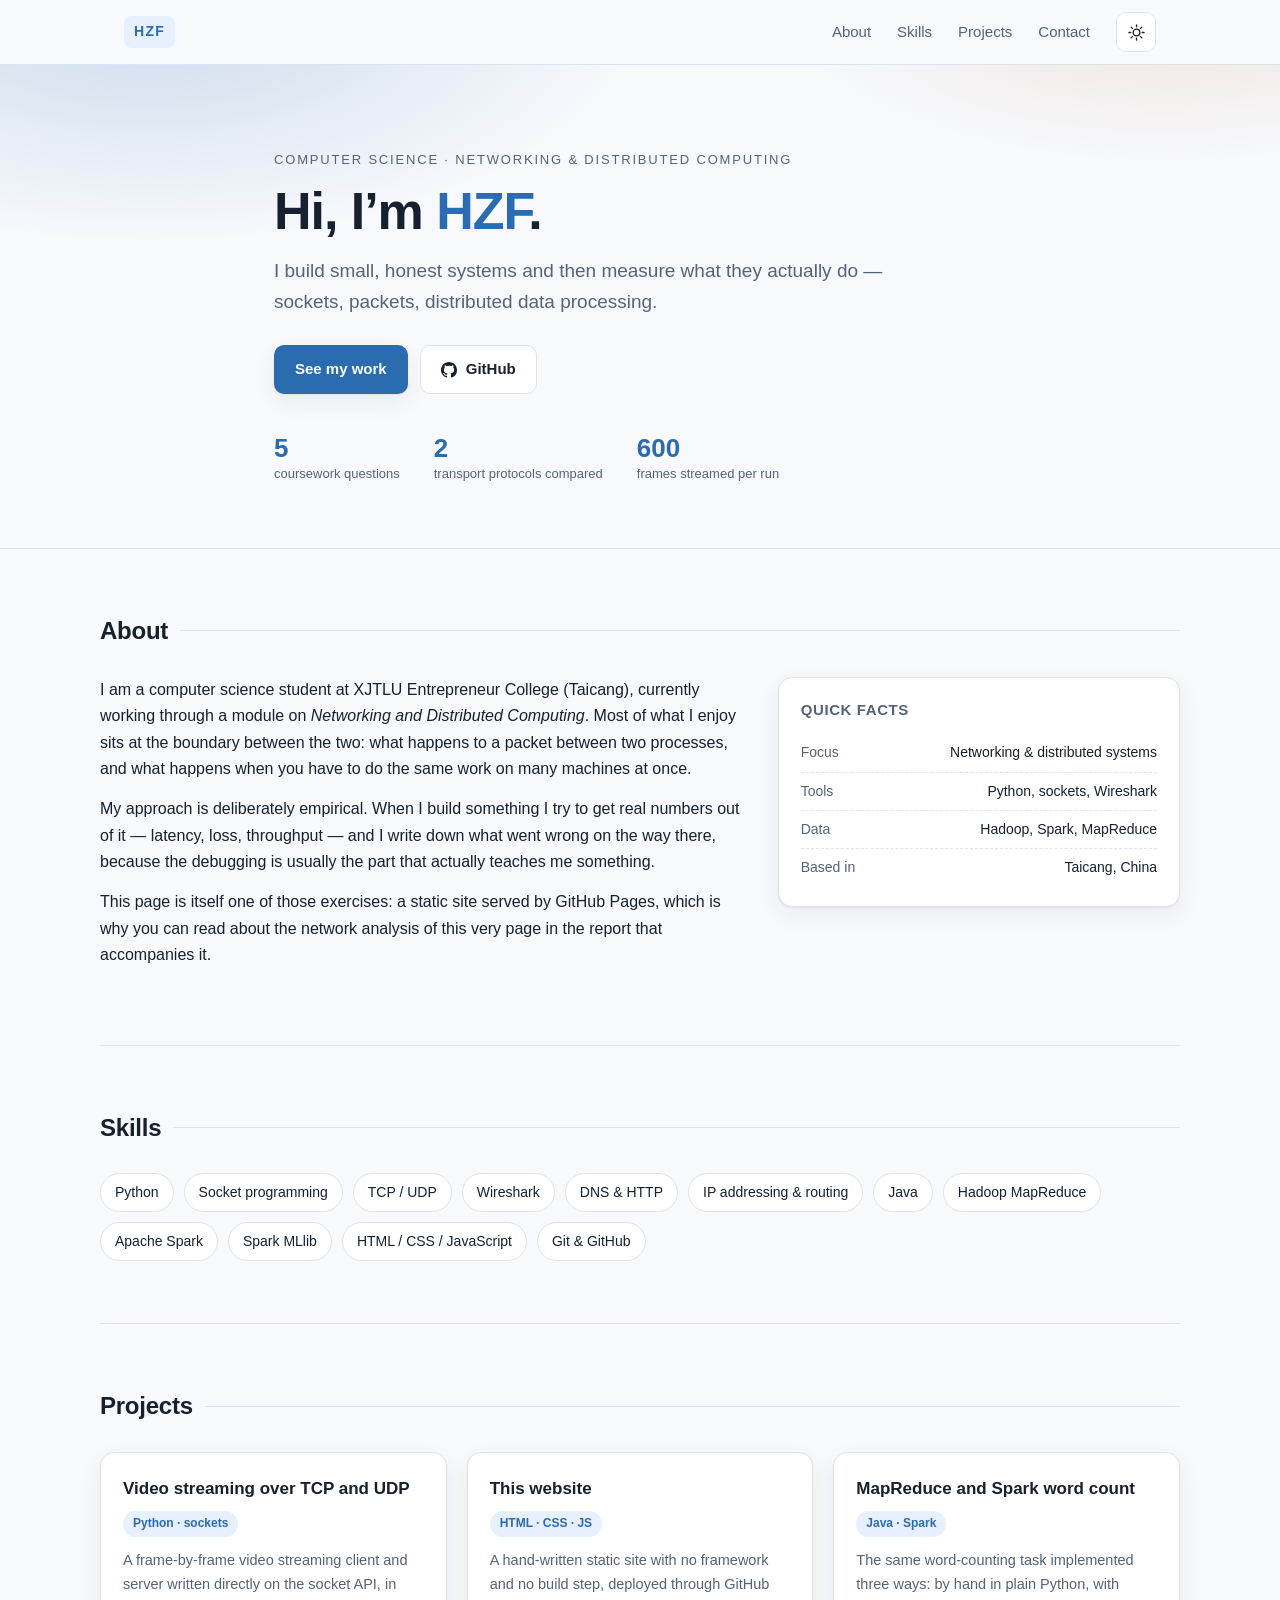
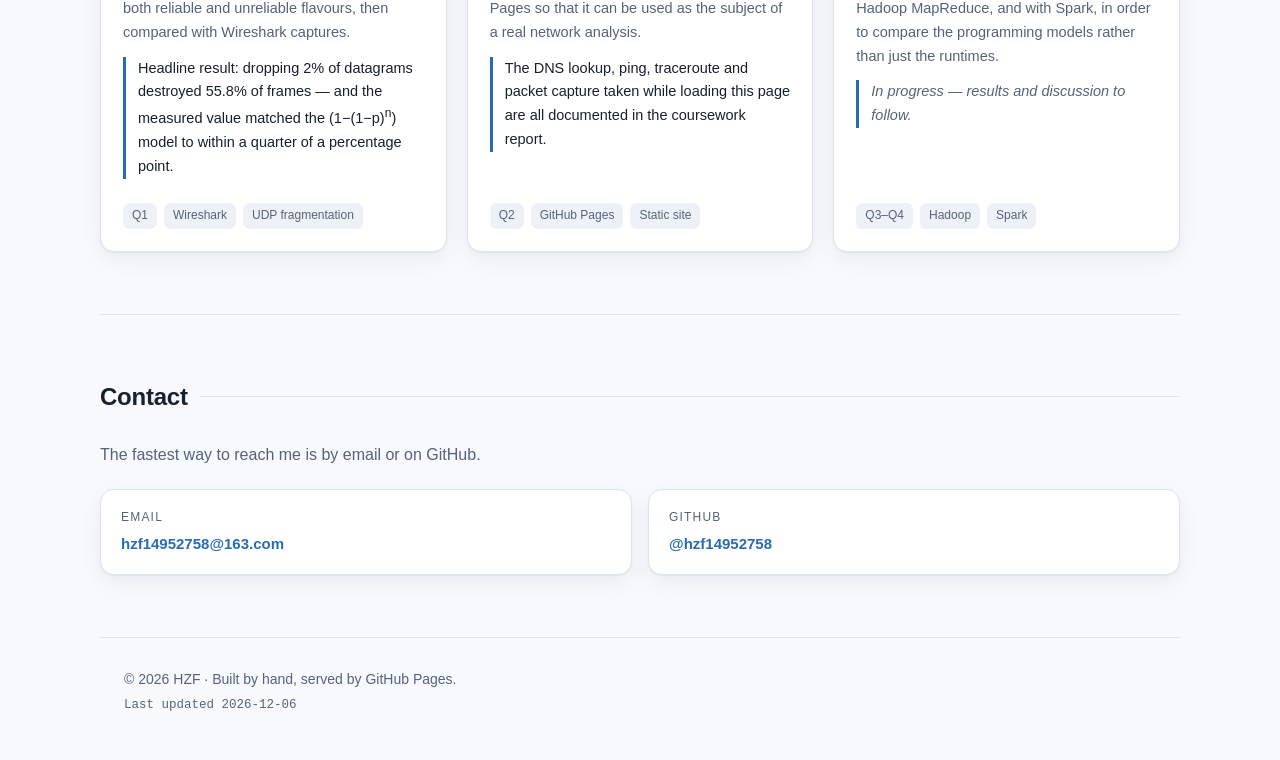
==== index.html @ e5b32477 "Add personal webpage for CSI205TC Q2 Hand-written static site (HTML/CSS/JS, no framework or build st" ====
<!DOCTYPE html>
<html lang="en" data-theme="light">
<head>
  <meta charset="UTF-8" />
  <meta name="viewport" content="width=device-width, initial-scale=1.0" />
  <title>HZF &middot; Student Portfolio</title>
  <meta name="description" content="Personal webpage of HZF - computer science student, networking and distributed computing." />
  <meta name="author" content="HZF" />
  <link rel="stylesheet" href="assets/style.css" />
  <link rel="icon" href="data:image/svg+xml,<svg xmlns='http://www.w3.org/2000/svg' viewBox='0 0 100 100'><text y='.9em' font-size='90'>&#128225;</text></svg>" />
</head>
<body>
  <a class="skip-link" href="#main">Skip to content</a>

  <header class="site-header" id="top">
    <nav class="nav container" aria-label="Main navigation">
      <a class="brand" href="#top">
        <span class="brand-mark">HZF</span>
      </a>
      <button class="nav-toggle" aria-expanded="false" aria-controls="nav-menu" aria-label="Toggle navigation">
        <span></span><span></span><span></span>
      </button>
      <ul class="nav-menu" id="nav-menu">
        <li><a href="#about">About</a></li>
        <li><a href="#skills">Skills</a></li>
        <li><a href="#projects">Projects</a></li>
        <li><a href="#contact">Contact</a></li>
        <li>
          <button class="theme-toggle" id="theme-toggle" aria-label="Switch colour theme" title="Switch colour theme">
            <svg class="icon-sun" viewBox="0 0 24 24" aria-hidden="true"><circle cx="12" cy="12" r="4.2"/><g stroke-linecap="round"><path d="M12 2.5v2.2M12 19.3v2.2M2.5 12h2.2M19.3 12h2.2M5.2 5.2l1.6 1.6M17.2 17.2l1.6 1.6M18.8 5.2l-1.6 1.6M6.8 17.2l-1.6 1.6"/></g></svg>
            <svg class="icon-moon" viewBox="0 0 24 24" aria-hidden="true"><path d="M20 14.5A8.5 8.5 0 0 1 9.5 4a8.5 8.5 0 1 0 10.5 10.5z"/></svg>
          </button>
        </li>
      </ul>
    </nav>
  </header>

  <main id="main">
    <section class="hero">
      <div class="container hero-inner">
        <p class="hero-eyebrow">Computer Science &middot; Networking &amp; Distributed Computing</p>
        <h1 class="hero-title">Hi, I&rsquo;m <span class="accent">HZF</span>.</h1>
        <p class="hero-sub">
          I build small, honest systems and then measure what they actually do &mdash;
          sockets, packets, distributed data processing.
        </p>
        <div class="hero-actions">
          <a class="btn btn-primary" href="#projects">See my work</a>
          <a class="btn btn-ghost" href="https://github.com/hzf14952758" target="_blank" rel="noopener">
            <svg class="btn-icon" viewBox="0 0 16 16" aria-hidden="true"><path d="M8 0C3.58 0 0 3.58 0 8c0 3.54 2.29 6.53 5.47 7.59.4.07.55-.17.55-.38 0-.19-.01-.82-.01-1.49-2.01.37-2.53-.49-2.69-.94-.09-.23-.48-.94-.82-1.13-.28-.15-.68-.52-.01-.53.63-.01 1.08.58 1.23.82.72 1.21 1.87.87 2.33.66.07-.52.28-.87.51-1.07-1.78-.2-3.64-.89-3.64-3.95 0-.87.31-1.59.82-2.15-.08-.2-.36-1.02.08-2.12 0 0 .67-.21 2.2.82a7.4 7.4 0 0 1 2-.27c.68 0 1.36.09 2 .27 1.53-1.04 2.2-.82 2.2-.82.44 1.1.16 1.92.08 2.12.51.56.82 1.27.82 2.15 0 3.07-1.87 3.75-3.65 3.95.29.25.54.73.54 1.48 0 1.07-.01 1.93-.01 2.2 0 .21.15.46.55.38A8.01 8.01 0 0 0 16 8c0-4.42-3.58-8-8-8z"/></svg>
            GitHub
          </a>
        </div>
        <ul class="hero-stats">
          <li><strong>5</strong><span>coursework questions</span></li>
          <li><strong>2</strong><span>transport protocols compared</span></li>
          <li><strong>600</strong><span>frames streamed per run</span></li>
        </ul>
      </div>
    </section>

    <section class="section container" id="about">
      <h2 class="section-title">About</h2>
      <div class="about-grid">
        <div class="about-text">
          <p>
            I am a computer science student at XJTLU Entrepreneur College (Taicang), currently working
            through a module on <em>Networking and Distributed Computing</em>. Most of what I enjoy sits
            at the boundary between the two: what happens to a packet between two processes, and what
            happens when you have to do the same work on many machines at once.
          </p>
          <p>
            My approach is deliberately empirical. When I build something I try to get real numbers out of
            it &mdash; latency, loss, throughput &mdash; and I write down what went wrong on the way there,
            because the debugging is usually the part that actually teaches me something.
          </p>
          <p>
            This page is itself one of those exercises: a static site served by GitHub Pages, which is why
            you can read about the network analysis of this very page in the report that accompanies it.
          </p>
        </div>
        <aside class="about-facts">
          <h3>Quick facts</h3>
          <dl>
            <div><dt>Focus</dt><dd>Networking &amp; distributed systems</dd></div>
            <div><dt>Tools</dt><dd>Python, sockets, Wireshark</dd></div>
            <div><dt>Data</dt><dd>Hadoop, Spark, MapReduce</dd></div>
            <div><dt>Based in</dt><dd>Taicang, China</dd></div>
          </dl>
        </aside>
      </div>
    </section>

    <section class="section container" id="skills">
      <h2 class="section-title">Skills</h2>
      <ul class="tag-list">
        <li>Python</li><li>Socket programming</li><li>TCP / UDP</li><li>Wireshark</li>
        <li>DNS &amp; HTTP</li><li>IP addressing &amp; routing</li><li>Java</li>
        <li>Hadoop MapReduce</li><li>Apache Spark</li><li>Spark MLlib</li>
        <li>HTML / CSS / JavaScript</li><li>Git &amp; GitHub</li>
      </ul>
    </section>

    <section class="section container" id="projects">
      <h2 class="section-title">Projects</h2>
      <div class="card-grid">
        <article class="card">
          <div class="card-top">
            <h3>Video streaming over TCP and UDP</h3>
            <span class="badge">Python &middot; sockets</span>
          </div>
          <p>
            A frame-by-frame video streaming client and server written directly on the socket API, in
            both reliable and unreliable flavours, then compared with Wireshark captures.
          </p>
          <p class="card-result">
            Headline result: dropping 2% of datagrams destroyed 55.8% of frames &mdash; and the measured
            value matched the (1&minus;(1&minus;p)<sup>n</sup>) model to within a quarter of a percentage
            point.
          </p>
          <ul class="card-tags"><li>Q1</li><li>Wireshark</li><li>UDP fragmentation</li></ul>
        </article>

        <article class="card">
          <div class="card-top">
            <h3>This website</h3>
            <span class="badge">HTML &middot; CSS &middot; JS</span>
          </div>
          <p>
            A hand-written static site with no framework and no build step, deployed through GitHub Pages
            so that it can be used as the subject of a real network analysis.
          </p>
          <p class="card-result">
            The DNS lookup, ping, traceroute and packet capture taken while loading this page are all
            documented in the coursework report.
          </p>
          <ul class="card-tags"><li>Q2</li><li>GitHub Pages</li><li>Static site</li></ul>
        </article>

        <article class="card">
          <div class="card-top">
            <h3>MapReduce and Spark word count</h3>
            <span class="badge">Java &middot; Spark</span>
          </div>
          <p>
            The same word-counting task implemented three ways: by hand in plain Python, with Hadoop
            MapReduce, and with Spark, in order to compare the programming models rather than just the
            runtimes.
          </p>
          <p class="card-result">
            <span class="muted">In progress &mdash; results and discussion to follow.</span>
          </p>
          <ul class="card-tags"><li>Q3&ndash;Q4</li><li>Hadoop</li><li>Spark</li></ul>
        </article>
      </div>
    </section>

    <section class="section container" id="contact">
      <h2 class="section-title">Contact</h2>
      <p class="contact-lead">The fastest way to reach me is by email or on GitHub.</p>
      <div class="contact-links">
        <a class="contact-link" href="mailto:hzf14952758@163.com">
          <span class="contact-label">Email</span>
          <span class="contact-value">hzf14952758@163.com</span>
        </a>
        <a class="contact-link" href="https://github.com/hzf14952758" target="_blank" rel="noopener">
          <span class="contact-label">GitHub</span>
          <span class="contact-value">@hzf14952758</span>
        </a>
      </div>
    </section>
  </main>

  <footer class="site-footer">
    <div class="container">
      <p>&copy; <span id="year">2026</span> HZF &middot; Built by hand, served by GitHub Pages.</p>
      <p class="footer-meta">Last updated <span id="updated">2026-10-12</span></p>
    </div>
  </footer>

  <script src="assets/script.js"></script>
</body>
</html>
---- assets/style.css ----
/* =========================================================================
   HZF personal site
   Hand-written CSS, no framework and no build step, so that the whole site is
   three small files that can be served straight from GitHub Pages.
   Colours are driven by custom properties so the light/dark switch is a single
   attribute change on <html>.
   ========================================================================= */

:root {
  --bg:            #f7f9fc;
  --surface:       #ffffff;
  --surface-alt:   #eef2f8;
  --text:          #16202e;
  --text-muted:    #55637a;
  --border:        #dde4ee;
  --accent:        #2b6cb0;
  --accent-soft:   #e6f0ff;
  --accent-2:      #c05621;
  --shadow:        0 1px 2px rgba(16, 32, 56, .06), 0 8px 24px rgba(16, 32, 56, .06);
  --radius:        14px;
  --maxw:          1080px;
  --font:          -apple-system, BlinkMacSystemFont, "Segoe UI", Roboto,
                   "Helvetica Neue", "PingFang SC", "Microsoft YaHei", sans-serif;
  --mono:          ui-monospace, SFMono-Regular, "Cascadia Mono", Consolas, monospace;
}

html[data-theme="dark"] {
  --bg:            #0f1720;
  --surface:       #17212e;
  --surface-alt:   #1e2a3a;
  --text:          #e8eef7;
  --text-muted:    #9fb0c7;
  --border:        #2a3849;
  --accent:        #7fb2e8;
  --accent-soft:   #1b2c44;
  --accent-2:      #f0a06a;
  --shadow:        0 1px 2px rgba(0, 0, 0, .3), 0 10px 30px rgba(0, 0, 0, .35);
}

* { box-sizing: border-box; }

html { scroll-behavior: smooth; }

body {
  margin: 0;
  background: var(--bg);
  color: var(--text);
  font-family: var(--font);
  font-size: 16px;
  line-height: 1.65;
  -webkit-font-smoothing: antialiased;
  transition: background-color .25s ease, color .25s ease;
}

.container { width: 100%; max-width: var(--maxw); margin: 0 auto; padding: 0 24px; }

a { color: var(--accent); text-decoration: none; }
a:hover { text-decoration: underline; }

.skip-link {
  position: absolute; left: -9999px; top: 0; z-index: 100;
  background: var(--accent); color: #fff; padding: 10px 16px; border-radius: 0 0 8px 0;
}
.skip-link:focus { left: 0; }

/* ---------------------------------------------------------------- header -- */
.site-header {
  position: sticky; top: 0; z-index: 50;
  background: var(--bg);                       /* fallback for older engines */
  background: color-mix(in srgb, var(--bg) 88%, transparent);
  backdrop-filter: saturate(180%) blur(10px);
  border-bottom: 1px solid var(--border);
}

.nav { display: flex; align-items: center; justify-content: space-between; height: 64px; }

.brand { font-weight: 700; letter-spacing: .08em; color: var(--text); }
.brand:hover { text-decoration: none; }
.brand-mark {
  display: inline-block; padding: 4px 10px; border-radius: 8px;
  background: var(--accent-soft); color: var(--accent); font-size: 14px;
}

.nav-menu { display: flex; align-items: center; gap: 26px; list-style: none; margin: 0; padding: 0; }
.nav-menu a { color: var(--text-muted); font-size: 15px; font-weight: 500; }
.nav-menu a:hover { color: var(--accent); text-decoration: none; }

.nav-toggle {
  display: none; flex-direction: column; justify-content: center; gap: 5px;
  width: 42px; height: 42px; padding: 0 10px; background: none;
  border: 1px solid var(--border); border-radius: 10px; cursor: pointer;
}
.nav-toggle span { display: block; height: 2px; background: var(--text); border-radius: 2px; }

.theme-toggle {
  display: inline-flex; align-items: center; justify-content: center;
  width: 40px; height: 40px; padding: 0; cursor: pointer;
  background: var(--surface); color: var(--text);
  border: 1px solid var(--border); border-radius: 10px;
}
.theme-toggle svg { width: 19px; height: 19px; fill: none; stroke: currentColor; stroke-width: 1.7; }
.theme-toggle .icon-moon { fill: currentColor; stroke: none; }
html[data-theme="light"] .theme-toggle .icon-moon { display: none; }
html[data-theme="dark"]  .theme-toggle .icon-sun  { display: none; }

/* ------------------------------------------------------------------ hero -- */
.hero {
  position: relative; overflow: hidden;
  padding: 84px 0 64px;
  border-bottom: 1px solid var(--border);
}
.hero::before {
  content: ""; position: absolute; inset: -40% -10% auto -10%; height: 120%;
  background:
    radial-gradient(46% 60% at 18% 22%, color-mix(in srgb, var(--accent) 22%, transparent) 0%, transparent 70%),
    radial-gradient(40% 55% at 84% 12%, color-mix(in srgb, var(--accent-2) 18%, transparent) 0%, transparent 70%);
  z-index: -1;
  animation: drift 26s ease-in-out infinite alternate;
}
@keyframes drift {
  from { transform: translate3d(-2%, -1%, 0) scale(1); }
  to   { transform: translate3d(2%, 2%, 0) scale(1.06); }
}
@media (prefers-reduced-motion: reduce) { .hero::before { animation: none; } }

.hero-inner { max-width: 780px; }
.hero-eyebrow {
  margin: 0 0 12px; font-size: 13px; letter-spacing: .14em;
  text-transform: uppercase; color: var(--text-muted);
}
.hero-title { margin: 0 0 14px; font-size: clamp(34px, 6vw, 52px); line-height: 1.12; letter-spacing: -.02em; }
.accent { color: var(--accent); }
.hero-sub { margin: 0 0 28px; font-size: clamp(16px, 2.2vw, 19px); color: var(--text-muted); max-width: 60ch; }

.hero-actions { display: flex; flex-wrap: wrap; gap: 12px; margin-bottom: 40px; }

.btn {
  display: inline-flex; align-items: center; gap: 9px;
  padding: 11px 20px; border-radius: 10px; font-weight: 600; font-size: 15px;
  border: 1px solid transparent; cursor: pointer; transition: transform .15s ease, box-shadow .15s ease;
}
.btn:hover { text-decoration: none; transform: translateY(-1px); }
.btn-primary { background: var(--accent); color: #fff; box-shadow: var(--shadow); }
.btn-primary:hover { color: #fff; }
.btn-ghost { background: var(--surface); color: var(--text); border-color: var(--border); }
.btn-icon { width: 16px; height: 16px; fill: currentColor; }

.hero-stats {
  display: flex; flex-wrap: wrap; gap: 34px; margin: 0; padding: 0; list-style: none;
}
.hero-stats li { display: flex; flex-direction: column; }
.hero-stats strong { font-size: 26px; line-height: 1.1; color: var(--accent); }
.hero-stats span { font-size: 13px; color: var(--text-muted); }

/* --------------------------------------------------------------- sections -- */
.section { padding: 62px 0; border-bottom: 1px solid var(--border); }
.section-title {
  margin: 0 0 26px; font-size: 24px; letter-spacing: -.01em;
  display: flex; align-items: center; gap: 12px;
}
.section-title::after { content: ""; flex: 1; height: 1px; background: var(--border); }

.about-grid { display: grid; grid-template-columns: 1.6fr 1fr; gap: 34px; align-items: start; }
.about-text p { margin: 0 0 14px; }
.about-facts {
  background: var(--surface); border: 1px solid var(--border);
  border-radius: var(--radius); padding: 20px 22px; box-shadow: var(--shadow);
}
.about-facts h3 { margin: 0 0 12px; font-size: 15px; letter-spacing: .04em; text-transform: uppercase; color: var(--text-muted); }
.about-facts dl { margin: 0; }
.about-facts dl > div { display: flex; justify-content: space-between; gap: 14px; padding: 7px 0; border-top: 1px dashed var(--border); }
.about-facts dl > div:first-child { border-top: 0; }
.about-facts dt { color: var(--text-muted); font-size: 14px; }
.about-facts dd { margin: 0; font-size: 14px; text-align: right; }

.tag-list { display: flex; flex-wrap: wrap; gap: 10px; margin: 0; padding: 0; list-style: none; }
.tag-list li {
  padding: 7px 14px; border-radius: 999px; font-size: 14px;
  background: var(--surface); border: 1px solid var(--border); color: var(--text);
}

.card-grid { display: grid; grid-template-columns: repeat(auto-fit, minmax(280px, 1fr)); gap: 20px; }
.card {
  display: flex; flex-direction: column;
  background: var(--surface); border: 1px solid var(--border);
  border-radius: var(--radius); padding: 22px; box-shadow: var(--shadow);
  transition: transform .18s ease, border-color .18s ease;
}
.card:hover { transform: translateY(-3px); border-color: color-mix(in srgb, var(--accent) 45%, var(--border)); }
.card-top { display: flex; flex-direction: column; gap: 8px; margin-bottom: 12px; }
.card h3 { margin: 0; font-size: 17px; }
.badge {
  align-self: flex-start; font-size: 12px; padding: 3px 10px; border-radius: 999px;
  background: var(--accent-soft); color: var(--accent); font-weight: 600;
}
.card p { margin: 0 0 12px; font-size: 14.5px; color: var(--text-muted); }
.card-result { border-left: 3px solid var(--accent); padding-left: 12px; color: var(--text) !important; }
.card-tags { display: flex; flex-wrap: wrap; gap: 7px; margin: auto 0 0; padding: 12px 0 0; list-style: none; }
.card-tags li { font-size: 12px; color: var(--text-muted); background: var(--surface-alt); padding: 3px 9px; border-radius: 6px; }
.muted { color: var(--text-muted); font-style: italic; }

.contact-lead { margin: 0 0 20px; color: var(--text-muted); }
.contact-links { display: grid; grid-template-columns: repeat(auto-fit, minmax(240px, 1fr)); gap: 16px; }
.contact-link {
  display: flex; flex-direction: column; gap: 4px;
  padding: 18px 20px; border-radius: var(--radius);
  background: var(--surface); border: 1px solid var(--border); box-shadow: var(--shadow);
}
.contact-link:hover { text-decoration: none; border-color: var(--accent); }
.contact-label { font-size: 12px; letter-spacing: .1em; text-transform: uppercase; color: var(--text-muted); }
.contact-value { font-weight: 600; font-size: 15px; word-break: break-all; }

/* ---------------------------------------------------------------- footer -- */
.site-footer { padding: 30px 0 40px; color: var(--text-muted); font-size: 14px; }
.site-footer p { margin: 0 0 4px; }
.footer-meta { font-family: var(--mono); font-size: 12.5px; }

/* ------------------------------------------------------------ reveal anim -- */
.reveal { opacity: 0; transform: translateY(14px); }
.reveal.is-visible { opacity: 1; transform: none; transition: opacity .55s ease, transform .55s ease; }
@media (prefers-reduced-motion: reduce) {
  .reveal, .reveal.is-visible { opacity: 1; transform: none; transition: none; }
}

/* ----------------------------------------------------------------- mobile -- */
@media (max-width: 820px) {
  .about-grid { grid-template-columns: 1fr; }
}

@media (max-width: 640px) {
  .nav-toggle { display: flex; }
  .nav-menu {
    position: absolute; top: 64px; left: 0; right: 0;
    flex-direction: column; align-items: stretch; gap: 0;
    background: var(--surface); border-bottom: 1px solid var(--border);
    padding: 8px 24px 18px; display: none;
  }
  .nav-menu.is-open { display: flex; }
  .nav-menu li { padding: 9px 0; border-top: 1px solid var(--border); }
  .nav-menu li:first-child { border-top: 0; }
  .theme-toggle { margin-top: 6px; }
  .hero { padding: 58px 0 46px; }
  .hero-stats { gap: 22px; }
  .section { padding: 46px 0; }
}

@media print {
  .site-header, .hero-actions, .theme-toggle, .nav-toggle { display: none; }
  body { background: #fff; }
}
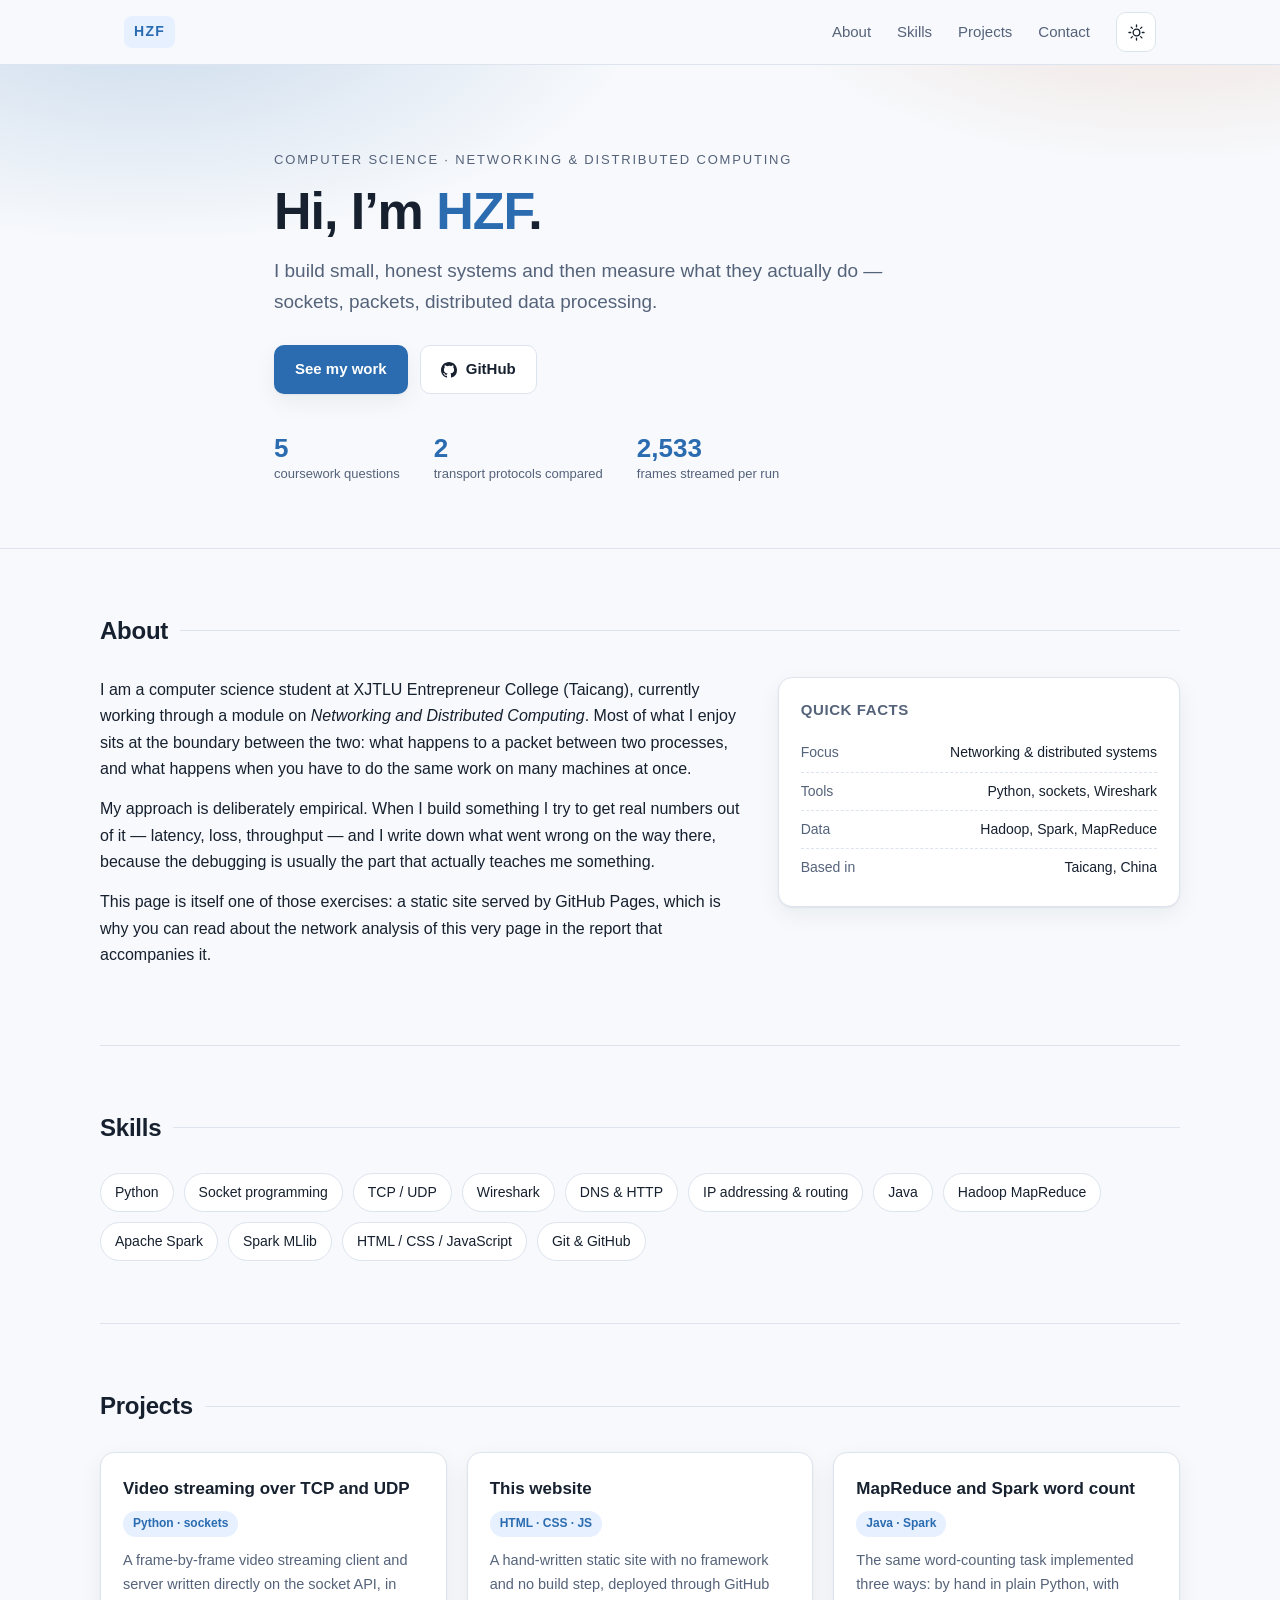
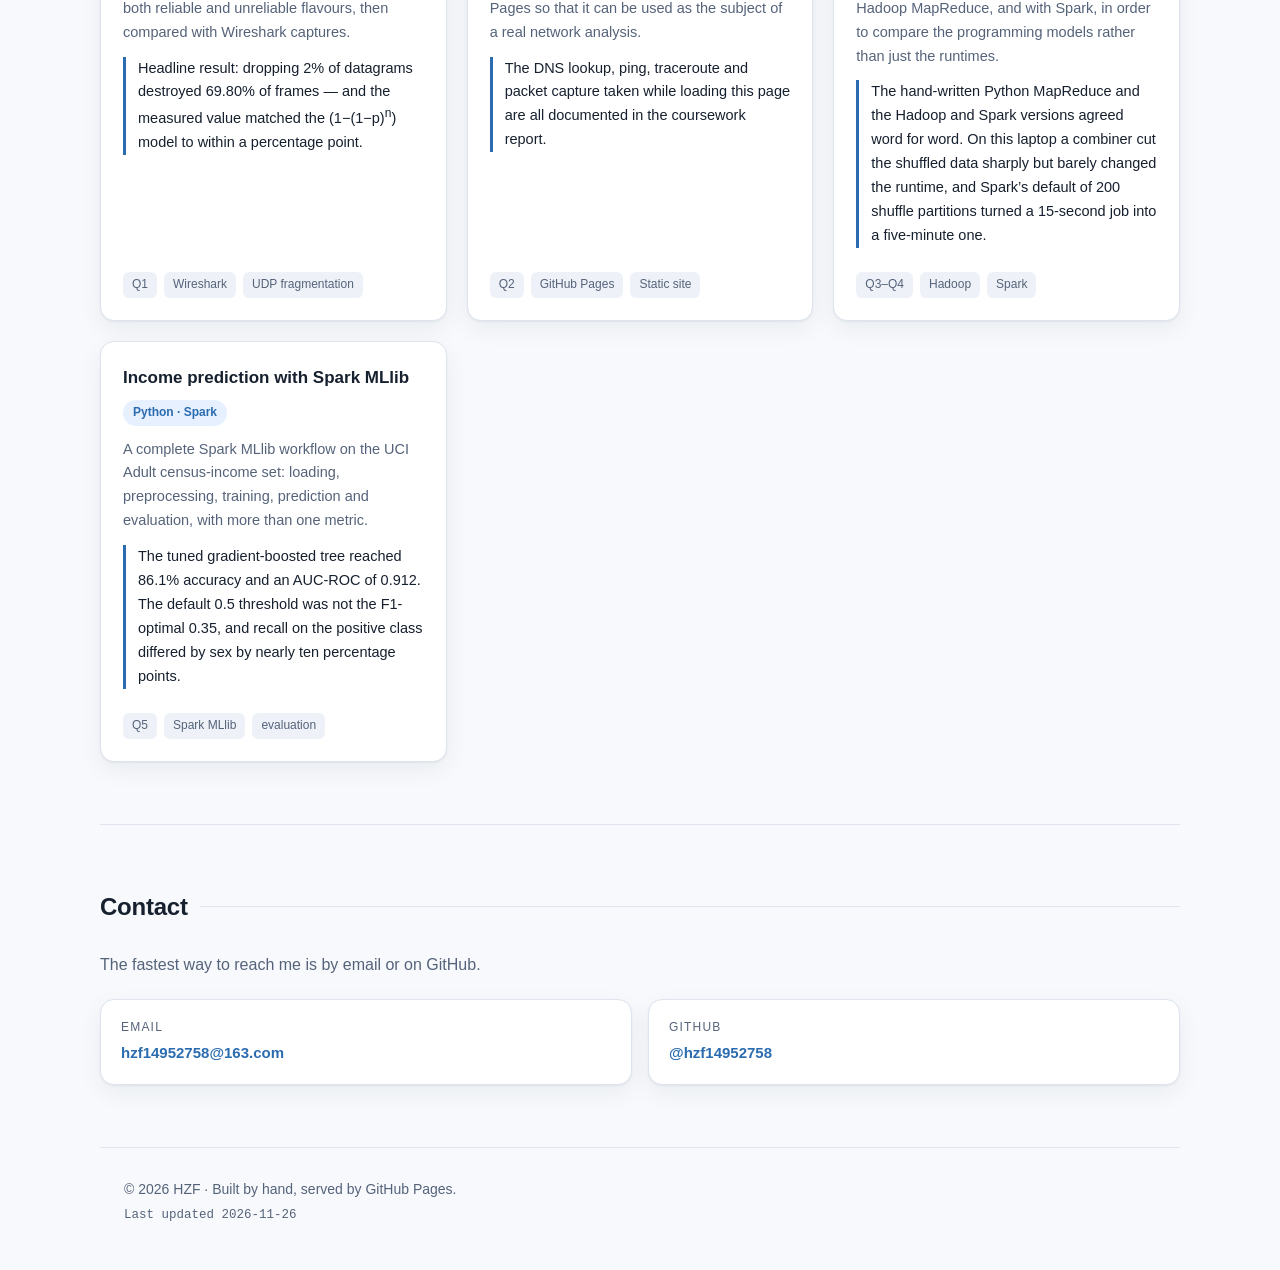
==== commit b7ce8cf2: "Update coursework numbers and add the later project results. Co-authored-by: hzf14952758 <hzf1495275" ====
--- a/index.html
+++ b/index.html
@@ -54,7 +54,7 @@
         <ul class="hero-stats">
           <li><strong>5</strong><span>coursework questions</span></li>
           <li><strong>2</strong><span>transport protocols compared</span></li>
-          <li><strong>600</strong><span>frames streamed per run</span></li>
+          <li><strong>2,533</strong><span>frames streamed per run</span></li>
         </ul>
       </div>
     </section>
@@ -114,8 +114,8 @@
             both reliable and unreliable flavours, then compared with Wireshark captures.
           </p>
           <p class="card-result">
-            Headline result: dropping 2% of datagrams destroyed 55.8% of frames &mdash; and the measured
-            value matched the (1&minus;(1&minus;p)<sup>n</sup>) model to within a quarter of a percentage
+            Headline result: dropping 2% of datagrams destroyed 69.80% of frames &mdash; and the measured
+            value matched the (1&minus;(1&minus;p)<sup>n</sup>) model to within a percentage
             point.
           </p>
           <ul class="card-tags"><li>Q1</li><li>Wireshark</li><li>UDP fragmentation</li></ul>
@@ -148,9 +148,28 @@
             runtimes.
           </p>
           <p class="card-result">
-            <span class="muted">In progress &mdash; results and discussion to follow.</span>
+            The hand-written Python MapReduce and the Hadoop and Spark versions agreed word for word.
+            On this laptop a combiner cut the shuffled data sharply but barely changed the runtime,
+            and Spark&rsquo;s default of 200 shuffle partitions turned a 15-second job into a five-minute one.
           </p>
           <ul class="card-tags"><li>Q3&ndash;Q4</li><li>Hadoop</li><li>Spark</li></ul>
+        </article>
+
+        <article class="card">
+          <div class="card-top">
+            <h3>Income prediction with Spark MLlib</h3>
+            <span class="badge">Python &middot; Spark</span>
+          </div>
+          <p>
+            A complete Spark MLlib workflow on the UCI Adult census-income set: loading,
+            preprocessing, training, prediction and evaluation, with more than one metric.
+          </p>
+          <p class="card-result">
+            The tuned gradient-boosted tree reached 86.1% accuracy and an AUC-ROC of 0.912.
+            The default 0.5 threshold was not the F1-optimal 0.35, and recall on the positive
+            class differed by sex by nearly ten percentage points.
+          </p>
+          <ul class="card-tags"><li>Q5</li><li>Spark MLlib</li><li>evaluation</li></ul>
         </article>
       </div>
     </section>
@@ -174,7 +193,7 @@
   <footer class="site-footer">
     <div class="container">
       <p>&copy; <span id="year">2026</span> HZF &middot; Built by hand, served by GitHub Pages.</p>
-      <p class="footer-meta">Last updated <span id="updated">2026-10-12</span></p>
+      <p class="footer-meta">Last updated <span id="updated">2026-11-26</span></p>
     </div>
   </footer>
 
